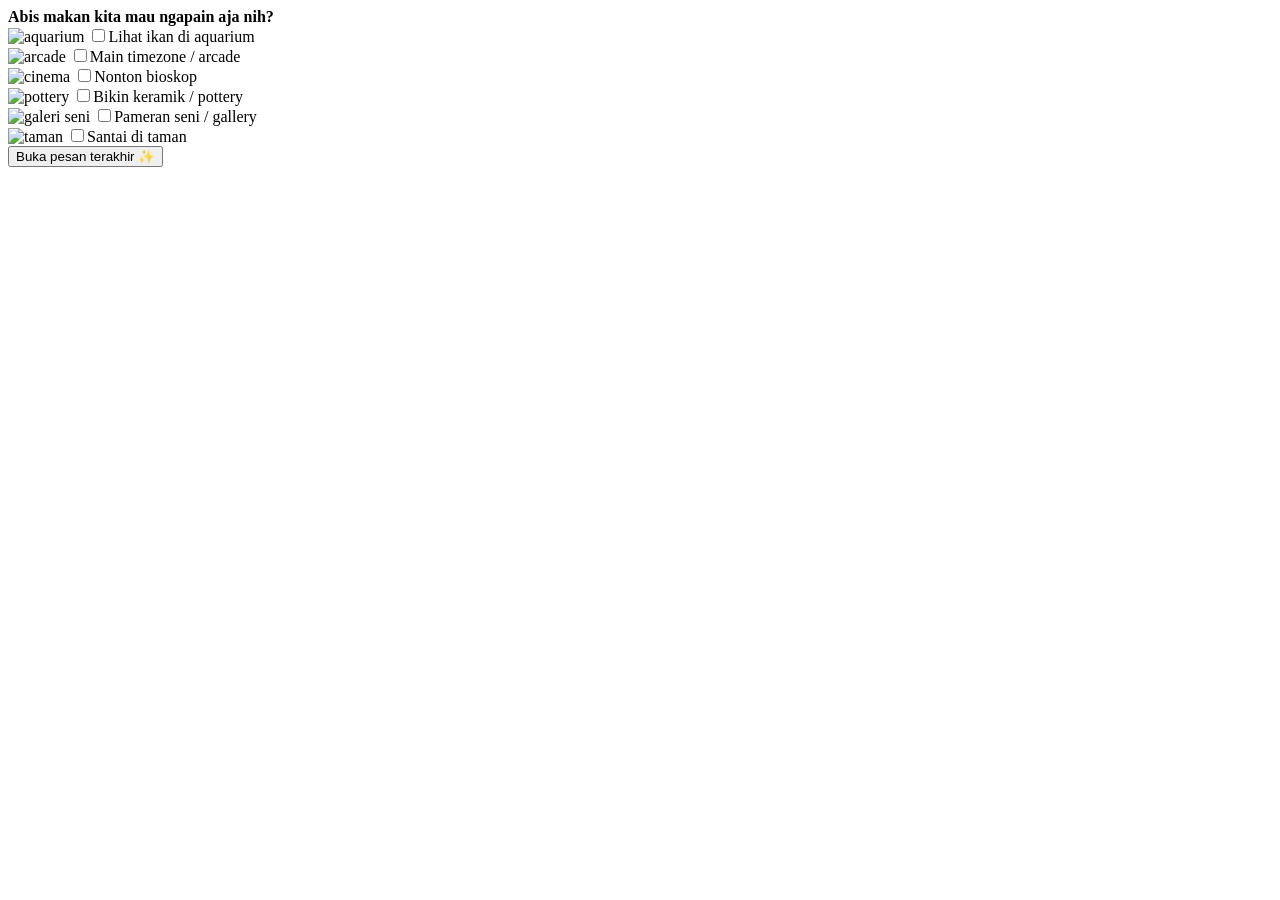
==== activities.html @ b926f615 "Localize all texts and options to natural Indonesian" ====
<!DOCTYPE html>
<html lang="id">
  <head>
    <meta charset="UTF-8" />
    <meta name="viewport" content="width=device-width, initial-scale=1.0" />
    <title>Mau Ngapain Aja?</title>
    <link rel="stylesheet" href="css/activities.css" />
  </head>
  <body>
    <div id="activityquestion"><b>Abis makan kita mau ngapain aja nih?</b></div>
    <div class="activities-selection">
      <div class="activity-item">
        <img src="activities/aquarium.jpeg" alt="aquarium" />
        <label
          ><input
            type="checkbox"
            name="activities"
            value="Aquarium"
          />Lihat ikan di aquarium</label
        >
      </div>
      <div class="activity-item">
        <img src="activities/arcade.jpeg" alt="arcade" />
        <label
          ><input
            type="checkbox"
            name="activities"
            value="Arcade"
          />Main timezone / arcade</label
        >
      </div>
      <div class="activity-item">
        <img src="activities/cinema.jpeg" alt="cinema" />
        <label
          ><input
            type="checkbox"
            name="activities"
            value="Bioskop"
          />Nonton bioskop</label
        >
      </div>
      <div class="activity-item">
        <img src="activities/keramika.jpeg" alt="pottery" />
        <label
          ><input
            type="checkbox"
            name="activities"
            value="Pottery"
          />Bikin keramik / pottery</label
        >
      </div>
      <div class="activity-item">
        <img src="activities/kunsthalle.jpeg" alt="galeri seni" />
        <label
          ><input
            type="checkbox"
            name="activities"
            value="Galeri Seni"
          />Pameran seni / gallery</label
        >
      </div>
      <div class="activity-item">
        <img src="activities/park.jpeg" alt="taman" />
        <label
          ><input
            type="checkbox"
            name="activities"
            value="Taman"
          />Santai di taman</label
        >
      </div>
    </div>
    <button class="button" onclick="location.href='lastpage.html'">
      Buka pesan terakhir ✨
    </button>
  </body>
</html>
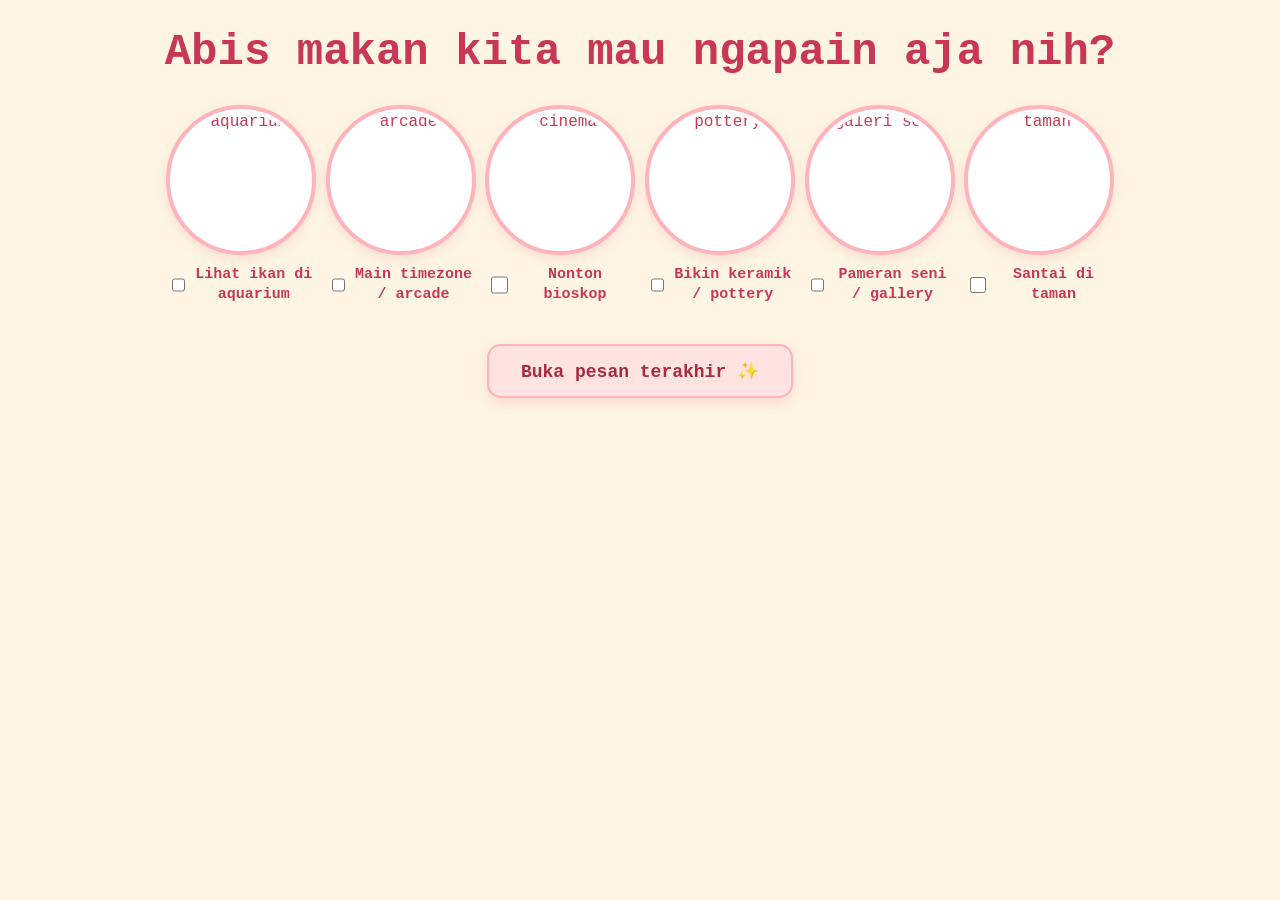
==== commit 5fdfede2: "Integrate Telegram bot notifications via Google Apps Script webhook" ====
--- a/activities.html
+++ b/activities.html
@@ -70,8 +70,66 @@
         >
       </div>
     </div>
-    <button class="button" onclick="location.href='lastpage.html'">
+    <button class="button" id="submitBtn" onclick="submitAndNext()">
       Buka pesan terakhir ✨
     </button>
+
+    <script>
+      var WEBHOOK_URL =
+        "https://script.google.com/macros/s/AKfycbwNSrCAQBQLMvWmr0bh7TC6dBA073PkIP7jtaD6F1zaJ5fZNC4L4oqOdpgLZFxixiA/exec";
+
+      async function submitAndNext() {
+        var btn = document.getElementById("submitBtn");
+        btn.innerText = "Mengirim...";
+        btn.disabled = true;
+
+        var checked = Array.from(
+          document.querySelectorAll('input[name="activities"]:checked')
+        ).map(function (el) {
+          return el.value;
+        });
+        var activities = checked.length ? checked : ["Bebas apa aja"];
+        localStorage.setItem("kencan_activities", JSON.stringify(activities));
+
+        var date = localStorage.getItem("kencan_date") || "Belum dipilih";
+        var food = JSON.parse(
+          localStorage.getItem("kencan_food") || '["Bebas apa aja"]'
+        );
+        var dessert = JSON.parse(
+          localStorage.getItem("kencan_dessert") || '["Bebas apa aja"]'
+        );
+
+        var payload = {
+          date: date,
+          food: food,
+          dessert: dessert,
+          activities: activities
+        };
+
+        try {
+          await fetch(WEBHOOK_URL, {
+            method: "POST",
+            mode: "no-cors",
+            headers: {
+              "Content-Type": "application/json"
+            },
+            body: JSON.stringify(payload)
+          });
+        } catch (err) {
+          console.error("Gagal kirim webhook:", err);
+        }
+
+        window.location.href = "lastpage.html";
+      }
+
+      document.querySelectorAll(".activity-item").forEach(function (item) {
+        item.addEventListener("click", function (e) {
+          if (e.target.tagName !== "INPUT") {
+            var cb = item.querySelector('input[type="checkbox"]');
+            cb.checked = !cb.checked;
+          }
+        });
+      });
+    </script>
   </body>
 </html>
--- a/css/activities.css
+++ b/css/activities.css
@@ -0,0 +1,117 @@
+* {
+  box-sizing: border-box;
+}
+
+body {
+  text-align: center;
+  margin: 0;
+  padding: 24px 12px;
+  font-family: "Courier New", Courier, monospace;
+  background-color: #fff5e4;
+  color: #c83856;
+  min-height: 100vh;
+  min-height: 100dvh;
+  overflow-x: hidden;
+}
+
+#activityquestion {
+  font-size: clamp(24px, 5.5vw, 44px);
+  margin-bottom: 24px;
+  font-weight: bold;
+  line-height: 1.3;
+  padding: 0 10px;
+}
+
+.activities-selection {
+  display: grid;
+  grid-template-columns: repeat(auto-fit, minmax(130px, 1fr));
+  gap: 20px 14px;
+  max-width: 960px;
+  margin: 0 auto 30px;
+  padding: 0 8px;
+  justify-items: center;
+}
+
+.activity-item {
+  display: flex;
+  flex-direction: column;
+  align-items: center;
+  width: 100%;
+  max-width: 170px;
+  cursor: pointer;
+  touch-action: manipulation;
+  -webkit-tap-highlight-color: transparent;
+}
+
+.activity-item img {
+  width: clamp(100px, 26vw, 150px);
+  height: clamp(100px, 26vw, 150px);
+  border-radius: 50%;
+  border: 4px solid #ffb3ba;
+  object-fit: cover;
+  padding: 4px;
+  background-color: #fff;
+  box-shadow: 0 4px 12px rgba(200, 56, 86, 0.12);
+  transition: all 0.25s cubic-bezier(0.2, 0.8, 0.2, 1);
+}
+
+.activity-item:hover img,
+.activity-item:active img {
+  transform: scale(1.04);
+  border-color: #c83856;
+}
+
+.activity-item:has(input:checked) img {
+  border-color: #c83856;
+  transform: scale(1.06);
+  box-shadow: 0 6px 18px rgba(200, 56, 86, 0.3);
+}
+
+.activity-item label {
+  margin-top: 10px;
+  font-size: clamp(13px, 3.2vw, 15px);
+  font-weight: bold;
+  color: #c83856;
+  line-height: 1.3;
+  cursor: pointer;
+  display: flex;
+  align-items: center;
+  justify-content: center;
+  gap: 6px;
+  user-select: none;
+}
+
+.activity-item input[type="checkbox"] {
+  accent-color: #c83856;
+  width: 18px;
+  height: 18px;
+  cursor: pointer;
+}
+
+.button {
+  padding: 14px 32px;
+  font-size: 18px;
+  font-weight: bold;
+  font-family: "Courier New", Courier, monospace;
+  background-color: #ffe3e1;
+  color: #a82b40;
+  border-radius: 14px;
+  border: 2px solid #ffb3ba;
+  box-shadow: 0 4px 14px rgba(200, 56, 86, 0.15);
+  cursor: pointer;
+  min-height: 48px;
+  margin: 10px auto 30px;
+  display: inline-block;
+  transition: all 0.25s cubic-bezier(0.2, 0.8, 0.2, 1);
+  touch-action: manipulation;
+  -webkit-tap-highlight-color: transparent;
+}
+
+.button:hover,
+.button:active {
+  background-color: #c83856;
+  color: #fff5e4;
+  border-color: #c83856;
+  transform: translateY(-2px);
+  box-shadow: 0 6px 18px rgba(200, 56, 86, 0.25);
+}
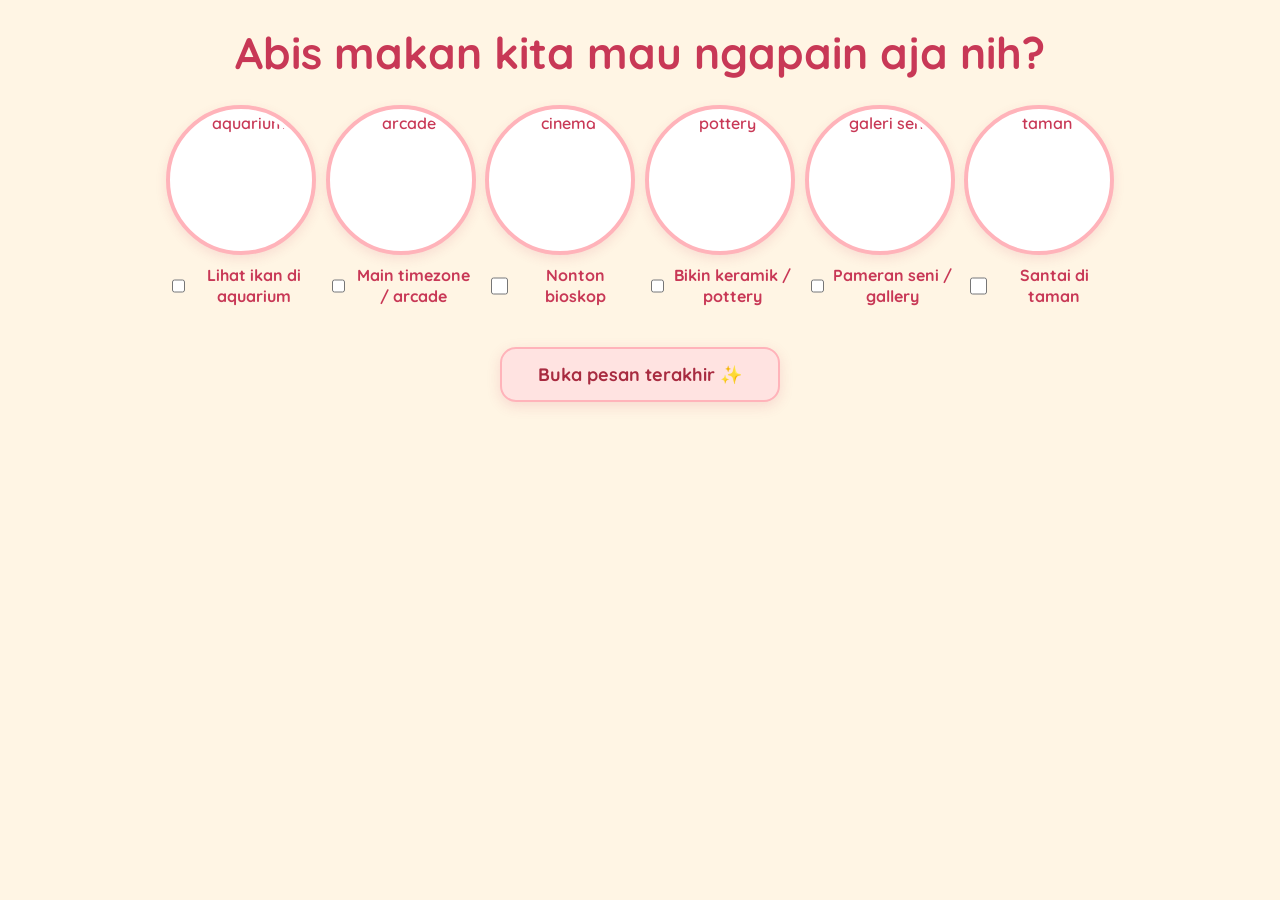
==== commit 1825eef3: "Upgrade typography to modern warm rounded Google Font Quicksand across all pages" ====
--- a/activities.html
+++ b/activities.html
@@ -4,6 +4,12 @@
     <meta charset="UTF-8" />
     <meta name="viewport" content="width=device-width, initial-scale=1.0" />
     <title>Mau Ngapain Aja?</title>
+    <link rel="preconnect" href="https://fonts.googleapis.com" />
+    <link rel="preconnect" href="https://fonts.gstatic.com" crossorigin />
+    <link
+      href="https://fonts.googleapis.com/css2?family=Quicksand:wght@500;600;700&display=swap"
+      rel="stylesheet"
+    />
     <link rel="stylesheet" href="css/activities.css" />
   </head>
   <body>
--- a/css/activities.css
+++ b/css/activities.css
@@ -1,3 +1,5 @@
+@import url('https://fonts.googleapis.com/css2?family=Quicksand:wght@500;600;700&display=swap');
+
 * {
   box-sizing: border-box;
 }
@@ -6,7 +8,8 @@
   text-align: center;
   margin: 0;
   padding: 24px 12px;
-  font-family: "Courier New", Courier, monospace;
+  font-family: 'Quicksand', -apple-system, BlinkMacSystemFont, "Segoe UI", Roboto, sans-serif;
+  font-weight: 600;
   background-color: #fff5e4;
   color: #c83856;
   min-height: 100vh;
@@ -17,7 +20,7 @@
 #activityquestion {
   font-size: clamp(24px, 5.5vw, 44px);
   margin-bottom: 24px;
-  font-weight: bold;
+  font-weight: 700;
   line-height: 1.3;
   padding: 0 10px;
 }
@@ -69,8 +72,8 @@
 
 .activity-item label {
   margin-top: 10px;
-  font-size: clamp(13px, 3.2vw, 15px);
-  font-weight: bold;
+  font-size: clamp(14px, 3.2vw, 16px);
+  font-weight: 700;
   color: #c83856;
   line-height: 1.3;
   cursor: pointer;
@@ -89,13 +92,13 @@
 }
 
 .button {
-  padding: 14px 32px;
+  padding: 14px 36px;
   font-size: 18px;
-  font-weight: bold;
-  font-family: "Courier New", Courier, monospace;
+  font-weight: 700;
+  font-family: 'Quicksand', -apple-system, BlinkMacSystemFont, "Segoe UI", Roboto, sans-serif;
   background-color: #ffe3e1;
   color: #a82b40;
-  border-radius: 14px;
+  border-radius: 16px;
   border: 2px solid #ffb3ba;
   box-shadow: 0 4px 14px rgba(200, 56, 86, 0.15);
   cursor: pointer;
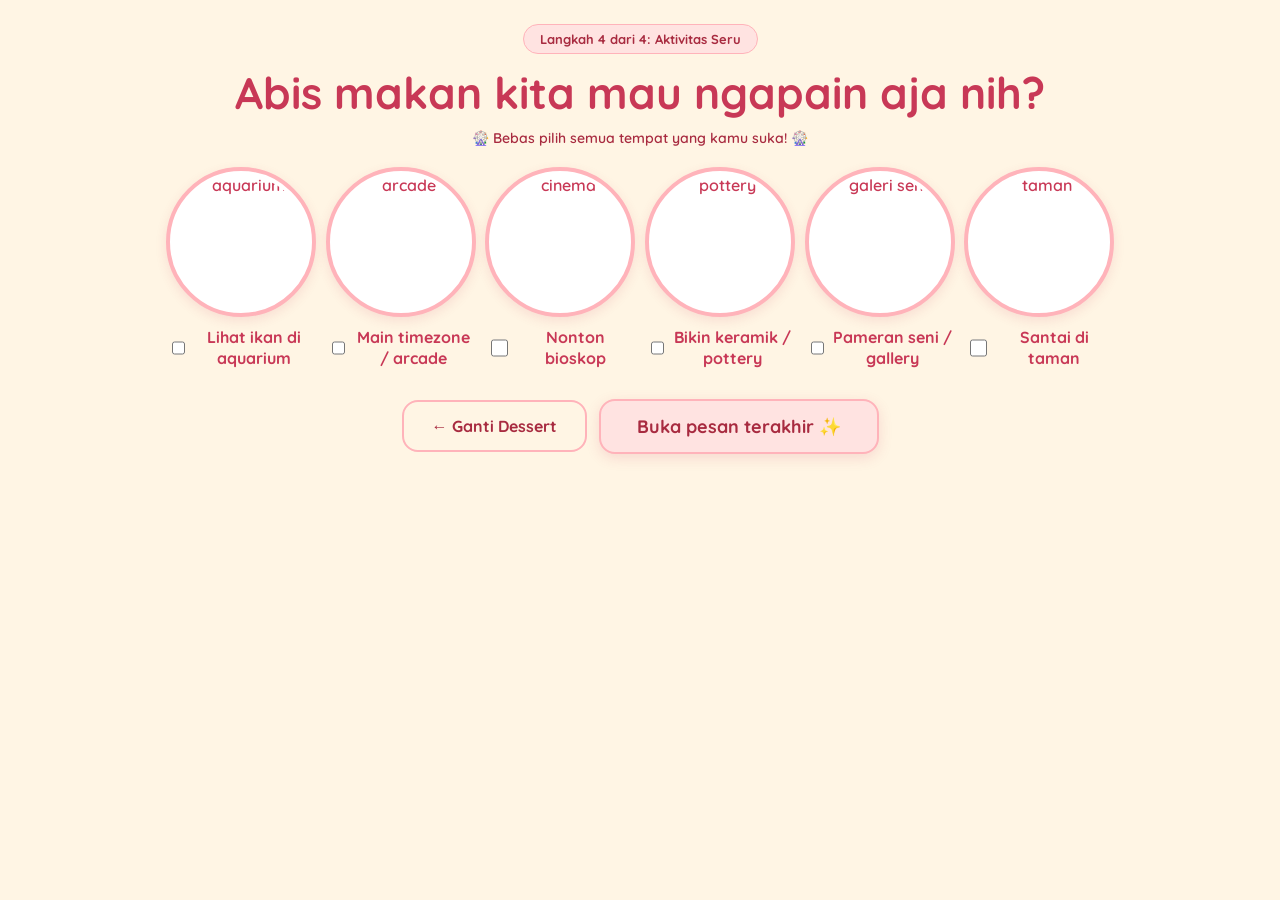
==== commit 6e0be033: "Execute all Impeccable recommendations: back navigation, min date constraint, interactive dodging no" ====
--- a/activities.html
+++ b/activities.html
@@ -13,7 +13,10 @@
     <link rel="stylesheet" href="css/activities.css" />
   </head>
   <body>
+    <div class="step-badge">Langkah 4 dari 4: Aktivitas Seru</div>
     <div id="activityquestion"><b>Abis makan kita mau ngapain aja nih?</b></div>
+    <div class="subtitle-hint">🎡 Bebas pilih semua tempat yang kamu suka! 🎡</div>
+
     <div class="activities-selection">
       <div class="activity-item">
         <img src="activities/aquarium.jpeg" alt="aquarium" />
@@ -76,11 +79,29 @@
         >
       </div>
     </div>
-    <button class="button" id="submitBtn" onclick="submitAndNext()">
-      Buka pesan terakhir ✨
-    </button>
+
+    <div class="nav-buttons">
+      <button type="button" class="back-button" onclick="location.href='dessert.html'">
+        ← Ganti Dessert
+      </button>
+      <button class="button" id="submitBtn" onclick="submitAndNext()">
+        Buka pesan terakhir ✨
+      </button>
+    </div>
 
     <script>
+      // Centang ulang pilihan sebelumnya jika ada di localStorage
+      window.addEventListener("DOMContentLoaded", function () {
+        var savedAct = JSON.parse(localStorage.getItem("kencan_activities") || "[]");
+        if (Array.isArray(savedAct)) {
+          document.querySelectorAll('input[name="activities"]').forEach(function (cb) {
+            if (savedAct.indexOf(cb.value) !== -1) {
+              cb.checked = true;
+            }
+          });
+        }
+      });
+
       var WEBHOOK_URL =
         "https://script.google.com/macros/s/AKfycbwNSrCAQBQLMvWmr0bh7TC6dBA073PkIP7jtaD6F1zaJ5fZNC4L4oqOdpgLZFxixiA/exec";
 
--- a/css/activities.css
+++ b/css/activities.css
@@ -17,12 +17,31 @@
   overflow-x: hidden;
 }
 
+.step-badge {
+  display: inline-block;
+  background-color: #ffe3e1;
+  color: #a82b40;
+  padding: 6px 16px;
+  border-radius: 20px;
+  font-size: 13px;
+  font-weight: 700;
+  margin-bottom: 10px;
+  border: 1px solid #ffb3ba;
+}
+
 #activityquestion {
   font-size: clamp(24px, 5.5vw, 44px);
-  margin-bottom: 24px;
+  margin-bottom: 8px;
   font-weight: 700;
   line-height: 1.3;
   padding: 0 10px;
+}
+
+.subtitle-hint {
+  font-size: 14px;
+  color: #a82b40;
+  margin-bottom: 20px;
+  font-weight: 600;
 }
 
 .activities-selection {
@@ -91,6 +110,37 @@
   cursor: pointer;
 }
 
+.nav-buttons {
+  display: flex;
+  align-items: center;
+  justify-content: center;
+  gap: 12px;
+  flex-wrap: wrap;
+  margin: 10px auto 30px;
+}
+
+.back-button {
+  padding: 14px 28px;
+  font-size: 16px;
+  font-weight: 700;
+  cursor: pointer;
+  font-family: 'Quicksand', -apple-system, BlinkMacSystemFont, "Segoe UI", Roboto, sans-serif;
+  background-color: transparent;
+  color: #a82b40;
+  border-radius: 16px;
+  border: 2px solid #ffb3ba;
+  transition: all 0.25s ease;
+  min-height: 48px;
+  touch-action: manipulation;
+  -webkit-tap-highlight-color: transparent;
+}
+
+.back-button:hover,
+.back-button:active {
+  background-color: #ffe3e1;
+  transform: translateY(-2px);
+}
+
 .button {
   padding: 14px 36px;
   font-size: 18px;
@@ -103,7 +153,6 @@
   box-shadow: 0 4px 14px rgba(200, 56, 86, 0.15);
   cursor: pointer;
   min-height: 48px;
-  margin: 10px auto 30px;
   display: inline-block;
   transition: all 0.25s cubic-bezier(0.2, 0.8, 0.2, 1);
   touch-action: manipulation;
